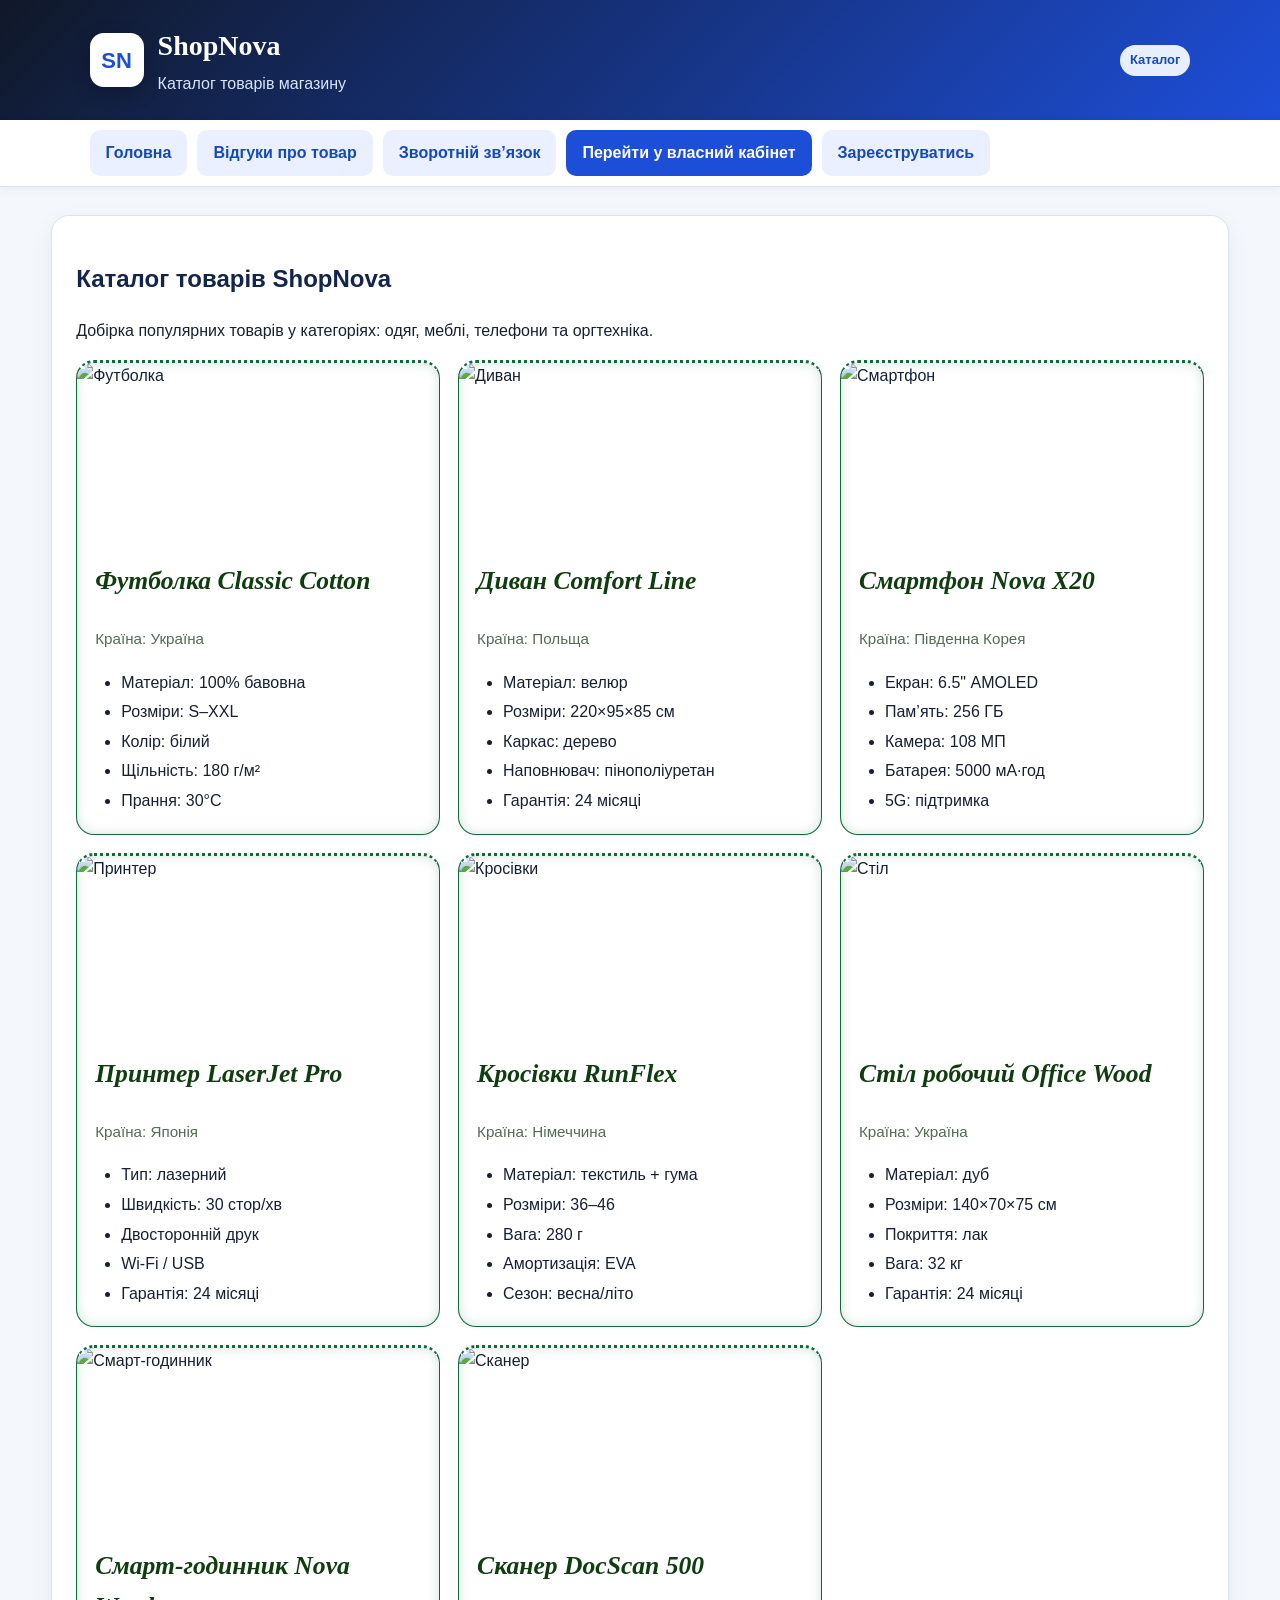
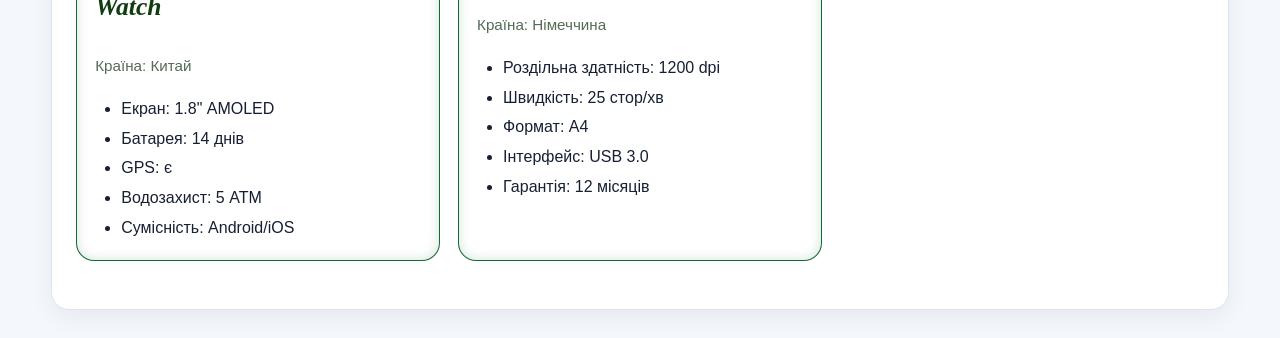
==== catalog.html @ 758300d4 "Add files via upload" ====
<!DOCTYPE html>
<html lang="uk">
<head>
    <meta charset="UTF-8">
    <meta name="viewport" content="width=device-width, initial-scale=1.0">
    <title>Каталог — ShopNova</title>
    <link rel="stylesheet" href="style.css">
</head>
<body>

    <header>
        <div class="brand">
            <div class="logo">SN</div>
            <div>
                <h1>ShopNova</h1>
                <p>Каталог товарів магазину</p>
            </div>
        </div>
        <span class="pill">Каталог</span>
    </header>

    <nav aria-label="Навігація">
        <a href="index.html">Головна</a>
        <a href="catalog.html" class="active-page">Каталог</a>
        <a href="reviews.html">Відгуки про товар</a>
        <a href="feedback.html">Зворотній зв’язок</a>
        <a class="btn primary" href="cabinet.html">Перейти у власний кабінет</a>
        <a class="btn" href="register.html">Зареєструватись</a>
    </nav>

    <main class="full">
        <article>
            <h2>Каталог товарів ShopNova</h2>
            <p class="lead">
                Добірка популярних товарів у категоріях: одяг, меблі,
                телефони та оргтехніка.
            </p>

            <div class="project-grid">

                <section class="project">
                    <img src="https://images.unsplash.com/photo-1521572163474-6864f9cf17ab?auto=format&fit=crop&w=1000&q=80" alt="Футболка">
                    <div class="content">
                        <h3>Футболка Classic Cotton</h3>
                        <p class="country">Країна: Україна</p>
                        <ul>
                            <li>Матеріал: 100% бавовна</li>
                            <li>Розміри: S–XXL</li>
                            <li>Колір: білий</li>
                            <li>Щільність: 180 г/м²</li>
                            <li>Прання: 30°C</li>
                        </ul>
                    </div>
                </section>

                <section class="project">
                    <img src="https://images.unsplash.com/photo-1555041469-a586c61ea9bc?auto=format&fit=crop&w=1000&q=80" alt="Диван">
                    <div class="content">
                        <h3>Диван Comfort Line</h3>
                        <p class="country">Країна: Польща</p>
                        <ul>
                            <li>Матеріал: велюр</li>
                            <li>Розміри: 220×95×85 см</li>
                            <li>Каркас: дерево</li>
                            <li>Наповнювач: пінополіуретан</li>
                            <li>Гарантія: 24 місяці</li>
                        </ul>
                    </div>
                </section>

                <section class="project">
                    <img src="https://images.unsplash.com/photo-1511707171634-5f897ff02aa9?auto=format&fit=crop&w=1000&q=80" alt="Смартфон">
                    <div class="content">
                        <h3>Смартфон Nova X20</h3>
                        <p class="country">Країна: Південна Корея</p>
                        <ul>
                            <li>Екран: 6.5" AMOLED</li>
                            <li>Пам’ять: 256 ГБ</li>
                            <li>Камера: 108 МП</li>
                            <li>Батарея: 5000 мА·год</li>
                            <li>5G: підтримка</li>
                        </ul>
                    </div>
                </section>

                <section class="project">
                    <img src="https://images.unsplash.com/photo-1612815154858-60aa4c59eaa6?auto=format&fit=crop&w=1000&q=80" alt="Принтер">
                    <div class="content">
                        <h3>Принтер LaserJet Pro</h3>
                        <p class="country">Країна: Японія</p>
                        <ul>
                            <li>Тип: лазерний</li>
                            <li>Швидкість: 30 стор/хв</li>
                            <li>Двосторонній друк</li>
                            <li>Wi-Fi / USB</li>
                            <li>Гарантія: 24 місяці</li>
                        </ul>
                    </div>
                </section>

                <section class="project">
                    <img src="https://images.unsplash.com/photo-1542291026-7eec264c27ff?auto=format&fit=crop&w=1000&q=80" alt="Кросівки">
                    <div class="content">
                        <h3>Кросівки RunFlex</h3>
                        <p class="country">Країна: Німеччина</p>
                        <ul>
                            <li>Матеріал: текстиль + гума</li>
                            <li>Розміри: 36–46</li>
                            <li>Вага: 280 г</li>
                            <li>Амортизація: EVA</li>
                            <li>Сезон: весна/літо</li>
                        </ul>
                    </div>
                </section>

                <section class="project">
                    <img src="https://images.unsplash.com/photo-1587829741301-dc798b83add3?auto=format&fit=crop&w=1000&q=80" alt="Стіл">
                    <div class="content">
                        <h3>Стіл робочий Office Wood</h3>
                        <p class="country">Країна: Україна</p>
                        <ul>
                            <li>Матеріал: дуб</li>
                            <li>Розміри: 140×70×75 см</li>
                            <li>Покриття: лак</li>
                            <li>Вага: 32 кг</li>
                            <li>Гарантія: 24 місяці</li>
                        </ul>
                    </div>
                </section>

                <section class="project">
                    <img src="https://images.unsplash.com/photo-1523275335684-37898b6baf30?auto=format&fit=crop&w=1000&q=80" alt="Смарт-годинник">
                    <div class="content">
                        <h3>Смарт-годинник Nova Watch</h3>
                        <p class="country">Країна: Китай</p>
                        <ul>
                            <li>Екран: 1.8" AMOLED</li>
                            <li>Батарея: 14 днів</li>
                            <li>GPS: є</li>
                            <li>Водозахист: 5 ATM</li>
                            <li>Сумісність: Android/iOS</li>
                        </ul>
                    </div>
                </section>

                <section class="project">
                    <img src="https://images.unsplash.com/photo-1587829741301-dc798b83add3?auto=format&fit=crop&w=1000&q=80" alt="Сканер">
                    <div class="content">
                        <h3>Сканер DocScan 500</h3>
                        <p class="country">Країна: Німеччина</p>
                        <ul>
                            <li>Роздільна здатність: 1200 dpi</li>
                            <li>Швидкість: 25 стор/хв</li>
                            <li>Формат: A4</li>
                            <li>Інтерфейс: USB 3.0</li>
                            <li>Гарантія: 12 місяців</li>
                        </ul>
                    </div>
                </section>

            </div>

            <p style="margin-top: 24px">
                <a class="btn primary" href="
---- style.css ----
* {
    box-sizing: border-box;
}

html {
    scroll-behavior: smooth;
}

body {
    margin: 0;
    font-family: 'Segoe UI', Tahoma, sans-serif;
    background: #f4f7fb;
    color: #172033;
    line-height: 1.6;
}

a {
    color: #1456d9;
    text-decoration: none;
}

    a:hover {
        text-decoration: underline;
    }

    a[target="_blank"] {
        background: #e7efff;
        padding: 8px 14px;
        border-radius: 8px;
        font-weight: 700;
        color: #1649b6;
    }

        a[target="_blank"]::after {
            content: " ↗";
            font-size: 12px;
        }

    a[href*="index"] {
        font-weight: 700;
    }

    a[href*="catalog"] {
        color: #0f6b3a;
    }

nav a {
    display: inline-block;
    padding: 10px 16px;
    border-radius: 10px;
    background: #eaf0ff;
    color: #1649b6;
    font-weight: 700;
    transition: background 0.3s ease, color 0.3s ease;
}

    nav a:hover {
        background: #dbe7ff;
        text-decoration: none;
    }

.brand > div:last-child {
    display: flex;
    flex-direction: column;
    min-width: 0;
}

h2 + p {
    margin-top: 4px;
}

h3 ~ ul {
    padding-left: 26px;
}

header {
    background: linear-gradient(135deg, #101828, #1d4ed8);
    color: #fff;
    padding: 24px 7%;
    display: flex;
    justify-content: space-between;
    align-items: center;
    gap: 20px;
    flex-wrap: wrap;
    position: relative;
    min-height: 110px;
}

    header .brand {
        position: static;
        padding: 0;
        display: flex;
        align-items: center;
        gap: 14px;
        flex: 1 1 auto;
        min-width: 0;
        z-index: 1;
        animation: fadeInDown 0.8s ease;
    }

        header .brand h1,
        header .brand p {
            white-space: nowrap;
            overflow: hidden;
            text-overflow: ellipsis;
        }

    header .pill {
        flex: 0 0 auto;
        z-index: 2;
        white-space: nowrap;
    }

@keyframes fadeInDown {
    from {
        opacity: 0;
        transform: translateY(-20px);
    }

    to {
        opacity: 1;
        transform: translateY(0);
    }
}

.logo {
    width: 54px;
    height: 54px;
    border-radius: 14px;
    background: #fff;
    color: #1d4ed8;
    display: grid;
    place-items: center;
    font-weight: 800;
    font-size: 22px;
    box-shadow: 0 6px 20px rgba(0, 0, 0, .2);
    transition: transform 0.4s ease, background 0.4s ease, color 0.4s ease;
    flex: 0 0 auto;
}

    .logo:hover {
        transform: rotate(360deg) scale(1.1);
        background: #1d4ed8;
        color: #fff;
    }

    .logo:active {
        transform: rotate(180deg) scale(0.9);
    }

header h1 {
    margin: 0;
    font-size: 28px;
    font-family: 'Georgia', 'Times New Roman', serif;
}

header p {
    margin: 2px 0 0;
    color: #d9e5ff;
}

nav {
    background: #fff;
    border-bottom: 1px solid #dbe3ef;
    padding: 10px 7%;
    display: flex;
    gap: 10px;
    flex-wrap: wrap;
    position: sticky;
    top: 0;
    z-index: 10;
    box-shadow: 0 2px 10px rgba(23, 32, 51, .06);
}

.btn {
    display: inline-block;
    padding: 10px 16px;
    border-radius: 10px;
    background: #eaf0ff;
    color: #1649b6;
    font-weight: 700;
    border: none;
    cursor: pointer;
    font-family: inherit;
    font-size: inherit;
    transition: background 0.3s ease, color 0.3s ease, box-shadow 0.3s ease;
}

    .btn:hover {
        background: #dbe7ff;
        text-decoration: none;
        box-shadow: 0 4px 12px rgba(29, 78, 216, 0.25);
    }

    .btn.primary {
        background: #1d4ed8;
        color: #fff;
        animation: pulse 3s ease-in-out infinite;
    }

        .btn.primary:hover {
            background: #163bb0;
            color: #fff;
            text-decoration: none;
            box-shadow: 0 6px 18px rgba(29, 78, 216, 0.45);
        }

        .btn.primary:active {
            transform: scale(0.96);
        }

@keyframes pulse {
    0%, 100% {
        box-shadow: 0 0 0 0 rgba(29, 78, 216, 0.5);
    }

    50% {
        box-shadow: 0 0 0 10px rgba(29, 78, 216, 0);
    }
}

main {
    width: min(1180px, 92%);
    margin: 28px auto;
    display: grid;
    grid-template-columns: 2fr 1fr;
    gap: 22px;
}

.full {
    grid-template-columns: 1fr;
}

article,
aside,
.card,
.project {
    background: #fff;
    border: 1px solid #dbe3ef;
    border-radius: 18px;
    box-shadow: 0 8px 25px rgba(20, 40, 80, .06);
}

article,
aside {
    padding: 24px;
}

h2,
h3 {
    color: #13254a;
}

#goal {
    margin: 45px 0;
    padding: 35px;
    position: relative;
}

    #goal .hero h2 {
        font-family: 'Georgia', serif;
        color: hsl(220, 60%, 20%);
    }

    #goal::before {
        content: "👋 Вітаємо у ShopNova!";
        display: block;
        font-size: 20px;
        font-weight: 700;
        color: rgb(29, 78, 216);
        margin-bottom: 12px;
        letter-spacing: 0.5px;
    }

#types {
    padding: 35px 30px;
    margin: 45px 0;
    transition: transform 0.35s ease, box-shadow 0.35s ease;
    position: relative;
    z-index: 1;
}

    #types:hover {
        transform: translateY(-2%);
        box-shadow: 0 14px 35px rgba(20, 40, 80, 0.15);
    }

.hero {
    padding: 10px 0 8px;
}

    .hero h2 {
        font-size: 34px;
        margin: .2em 0;
    }

    .hero .lead {
        font-size: 18px;
        color: #46566f;
    }

.pill {
    display: inline-block;
    background: #e7efff;
    color: #1649b6;
    padding: 5px 10px;
    border-radius: 999px;
    font-size: 13px;
    font-weight: 700;
}

ol[type="i"] {
    padding-left: 26px;
}

    ol[type="i"] li {
        padding: 4px 0;
        transition: transform 0.3s ease, color 0.3s ease;
    }

        ol[type="i"] li:hover {
            transform: translateX(6px);
            color: #1d4ed8;
        }

ul {
    padding-left: 22px;
}

aside hr {
    border: none;
    border-top: 1px dashed #cbd5e1;
    margin: 18px 0;
}

.links {
    display: flex;
    gap: 10px;
    flex-wrap: wrap;
    margin-top: 16px;
}

.table-wrap {
    overflow: auto;
}

.founders {
    width: 100%;
    border-collapse: collapse;
    min-width: 820px;
}

    .founders caption {
        caption-side: top;
        font-size: 22px;
        font-weight: 800;
        padding: 14px;
        color: #13254a;
    }

    .founders th,
    .founders td {
        border: 1px solid #bcc8d8;
        padding: 10px;
        text-align: left;
    }

    .founders thead th {
        background: #dfe9ff;
    }

    .founders tbody tr:hover {
        background: #f2f6ff;
    }

    .founders tfoot td {
        background: #eef3fa;
        font-weight: 700;
    }

.merge-h {
    background: #f4edff;
}

.merge-v {
    background: #fff5db;
}

aside p::selection,
aside b::selection {
    background: #ffecb3;
    color: #0f3d0f;
}

aside h3 + p {
    transition: font-size 2s ease, background 2s ease;
}

    aside h3 + p:active {
        font-size: 110%;
        background: rgba(29, 78, 216, 0.08);
    }

.note {
    border-left: 5px solid #1d4ed8;
    padding: 12px 15px;
    background: #f2f6ff;
    border-radius: 10px;
}

.muted {
    color: #64748b;
}

footer {
    margin-top: 40px;
    background: #101828;
    color: #d8e2f2;
    padding: 28px 7%;
}

.footer-grid {
    display: grid;
    grid-template-columns: 2fr 1fr 1fr;
    gap: 25px;
}

footer a {
    color: #bcd0ff;
}

.review-grid {
    display: grid;
    grid-template-columns: repeat(auto-fit, minmax(260px, 1fr));
    gap: 18px;
}

.review {
    padding: 20px;
    border: 1px solid #dbe3ef;
    border-radius: 16px;
    background: #f8faff;
    transition: transform 0.35s ease, box-shadow 0.35s ease;
}

    .review:hover {
        transform: translateY(-6px);
        box-shadow: 0 12px 24px rgba(20, 40, 80, 0.12);
    }

    .review .stars {
        letter-spacing: 2px;
        color: #e1a500;
        font-size: 18px;
    }

.profile-card {
    display: grid;
    grid-template-columns: 120px 1fr;
    gap: 24px;
    align-items: center;
}

.avatar {
    width: 110px;
    height: 110px;
    border-radius: 50%;
    background: #e7efff;
    color: #1649b6;
    display: grid;
    place-items: center;
    font-size: 34px;
    font-weight: 800;
}

.account-box {
    display: grid;
    grid-template-columns: repeat(auto-fit, minmax(220px, 1fr));
    gap: 16px;
    margin-top: 20px;
}

.stat {
    padding: 18px;
    border-radius: 14px;
    background: #f2f6ff;
    border: 1px solid #dbe3ef;
    transition: transform 0.3s ease;
}

    .stat:hover {
        transform: scale(1.04);
    }

    .stat strong {
        display: block;
        font-size: 26px;
        color: #163f91;
    }

.register-note {
    padding: 14px 16px;
    background: #f7f3ff;
    border-left: 5px solid #7c3aed;
    border-radius: 10px;
}

.project-grid {
    display: grid;
    grid-template-columns: repeat(auto-fit, minmax(280px, 1fr));
    gap: 18px;
}

.project {
    overflow: hidden;
    position: relative;
    border: 1px solid #0f6b3a;
    border-top: 3px dotted #0f6b3a;
    box-shadow: inset 0 0 12px rgba(15, 107, 58, 0.18);
    transition: box-shadow 0.35s ease, transform 0.35s ease;
}

    .project:hover {
        box-shadow: inset 0 0 22px rgba(15, 107, 58, 0.35);
        transform: translateY(-4px);
    }

    .project img {
        width: 100%;
        height: 180px;
        object-fit: cover;
        display: block;
        transition: filter 0.6s ease, transform 0.6s ease;
        filter: saturate(1) contrast(1);
    }

        .project img:hover {
            filter: sepia(0.85) contrast(1.15) brightness(0.9) saturate(0.6);
            transform: scale(1.03);
        }

    .project .content {
        padding: 18px;
    }

    .project h3 {
        font-weight: 900;
        font-size: 1.6em;
        font-style: italic;
        font-family: 'Georgia', serif;
        color: #0f3d0f;
        margin-top: 0;
    }

    .project .country {
        font-weight: 400;
        font-size: 0.95em;
        font-style: normal;
        color: #556b56;
        font-family: 'Segoe UI', sans-serif;
    }

    .project ul {
        margin-bottom: 0;
    }

        .project ul li {
            padding: 2px 0;
        }

    .project a:visited,
    main a:visited {
        color: #0f6b3a;
    }

#feedbackForm {
    display: flex;
    flex-flow: column nowrap;
    justify-content: flex-start;
    align-items: stretch;
    gap: 18px;
}

    #feedbackForm fieldset {
        border: 1px solid #aebbd0;
        border-radius: 14px;
        padding: 20px;
        display: flex;
        flex-flow: column wrap;
        gap: 12px;
    }

    #feedbackForm legend {
        padding: 0 10px;
        font-weight: 800;
        color: #163f91;
    }

    #feedbackForm .grid2 {
        display: flex;
        flex-flow: row wrap;
        gap: 16px;
        align-items: flex-start;
    }

        #feedbackForm .grid2 .field {
            flex: 1 1 45%;
            min-width: 220px;
        }

    #feedbackForm .field {
        order: 0;
        flex-grow: 1;
        flex-shrink: 1;
        align-self: stretch;
    }

    #feedbackForm label {
        font-weight: 700;
        display: block;
        margin-bottom: 6px;
    }

    #feedbackForm .field input,
    #feedbackForm .field select,
    #feedbackForm .field textarea {
        width: 100%;
        border: 1px solid #b7c3d5;
        border-radius: 10px;
        padding: 11px;
        font: inherit;
        background: #fff;
        transition: border-color 0.3s ease, box-shadow 0.3s ease;
    }

        #feedbackForm .field input:focus,
        #feedbackForm .field select:focus,
        #feedbackForm .field textarea:focus {
            outline: none;
            border-color: #1d4ed8;
            box-shadow: 0 0 0 3px rgba(29, 78, 216, 0.15);
        }

    #feedbackForm .field textarea {
        height: 170px;
        min-height: 120px;
        max-height: 170px;
        resize: vertical;
    }

    #feedbackForm .actions {
        display: flex;
        gap: 12px;
        flex-wrap: wrap;
        justify-content: flex-start;
        align-items: center;
    }

        #feedbackForm .actions button:first-child {
            order: -1;
            flex-grow: 2;
        }

        #feedbackForm .actions button:last-child {
            order: 1;
            flex-grow: 1;
            align-self: center;
        }

form {
    display: grid;
    gap: 18px;
}

fieldset {
    border: 1px solid #aebbd0;
    border-radius: 14px;
    padding: 20px;
}

legend {
    padding: 0 10px;
    font-weight: 800;
    color: #163f91;
}

label {
    font-weight: 700;
    display: block;
    margin-bottom: 6px;
}

.field input,
.field select,
.field textarea {
    width: 100%;
    border: 1px solid #b7c3d5;
    border-radius: 10px;
    padding: 11px;
    font: inherit;
    background: #fff;
}

    .field input:focus,
    .field select:focus,
    .field textarea:focus {
        outline: none;
        border-color: #1d4ed8;
        box-shadow: 0 0 0 3px rgba(29, 78, 216, 0.15);
    }

.field textarea {
    width: 100%;
    min-width: 100%;
    max-width: 100%;
    height: 170px;
    min-height: 120px;
    max-height: 170px;
    resize: vertical;
}

#details,
#review-text {
    overflow-y: auto;
    overflow-x: hidden;
}

.grid2 {
    display: grid;
    grid-template-columns: 1fr 1fr;
    gap: 16px;
}

.check-list {
    display: grid;
    gap: 8px;
}

    .check-list label {
        font-weight: 400;
        margin: 0;
    }

.actions {
    display: flex;
    gap: 12px;
    flex-wrap: wrap;
}

.active-page {
    display: none !important;
}



.home-page header {
    position: relative;
}

    .home-page header .brand {
        position: absolute;
        top: 0;
        left: 7%;
        padding: 24px 0 0 0;
        margin: 0;
    }



.catalog-page header {
    position: fixed;
    top: 0;
    left: 0;
    right: 0;
    width: 100%;
    z-index: 1000;
}

.catalog-page nav {
    position: fixed;
    top: 110px; 
    left: 0;
    right: 0;
    width: 100%;
    z-index: 999;
}


.catalog-page main {
    margin-top: 200px;
}



aside p::selection,
aside b::selection,
aside a::selection {
    background: #ffd86b;
    color: #0f3d0f;
}


aside p {
    transition: font-size 2s ease, background 2s ease;
}

  
    aside p:hover {
        font-size: 110%;
        background: rgba(255, 216, 107, 0.25);
    }



.note {
    color: black;
    border-left-color: blue;
}



@media (max-width: 800px) {
    main {
        grid-template-columns: 1fr;
        margin-top: 28px;
    }

    .grid2,
    .footer-grid {
        grid-template-columns: 1fr;
    }

    header {
        padding: 20px 4%;
        min-height: auto;
    }

        header .brand {
            position: static;
            padding: 0;
            flex-wrap: wrap;
        }

            header .brand h1,
            header .brand p {
                white-space: normal;
            }

        header .pill {
            white-space: normal;
        }

    nav {
        padding: 10px 4%;
    }

    
    .catalog-page header {
        position: relative;
    }

    .catalog-page nav {
        position: sticky;
        top: 0;
    }

    .catalog-page main {
        margin-top: 28px;
    }

    .home-page header .brand {
        position: static;
        padding: 0;
    }
}

@media (max-width: 650px) {
    .profile-card {
        grid-template-columns: 1fr;
    }
}
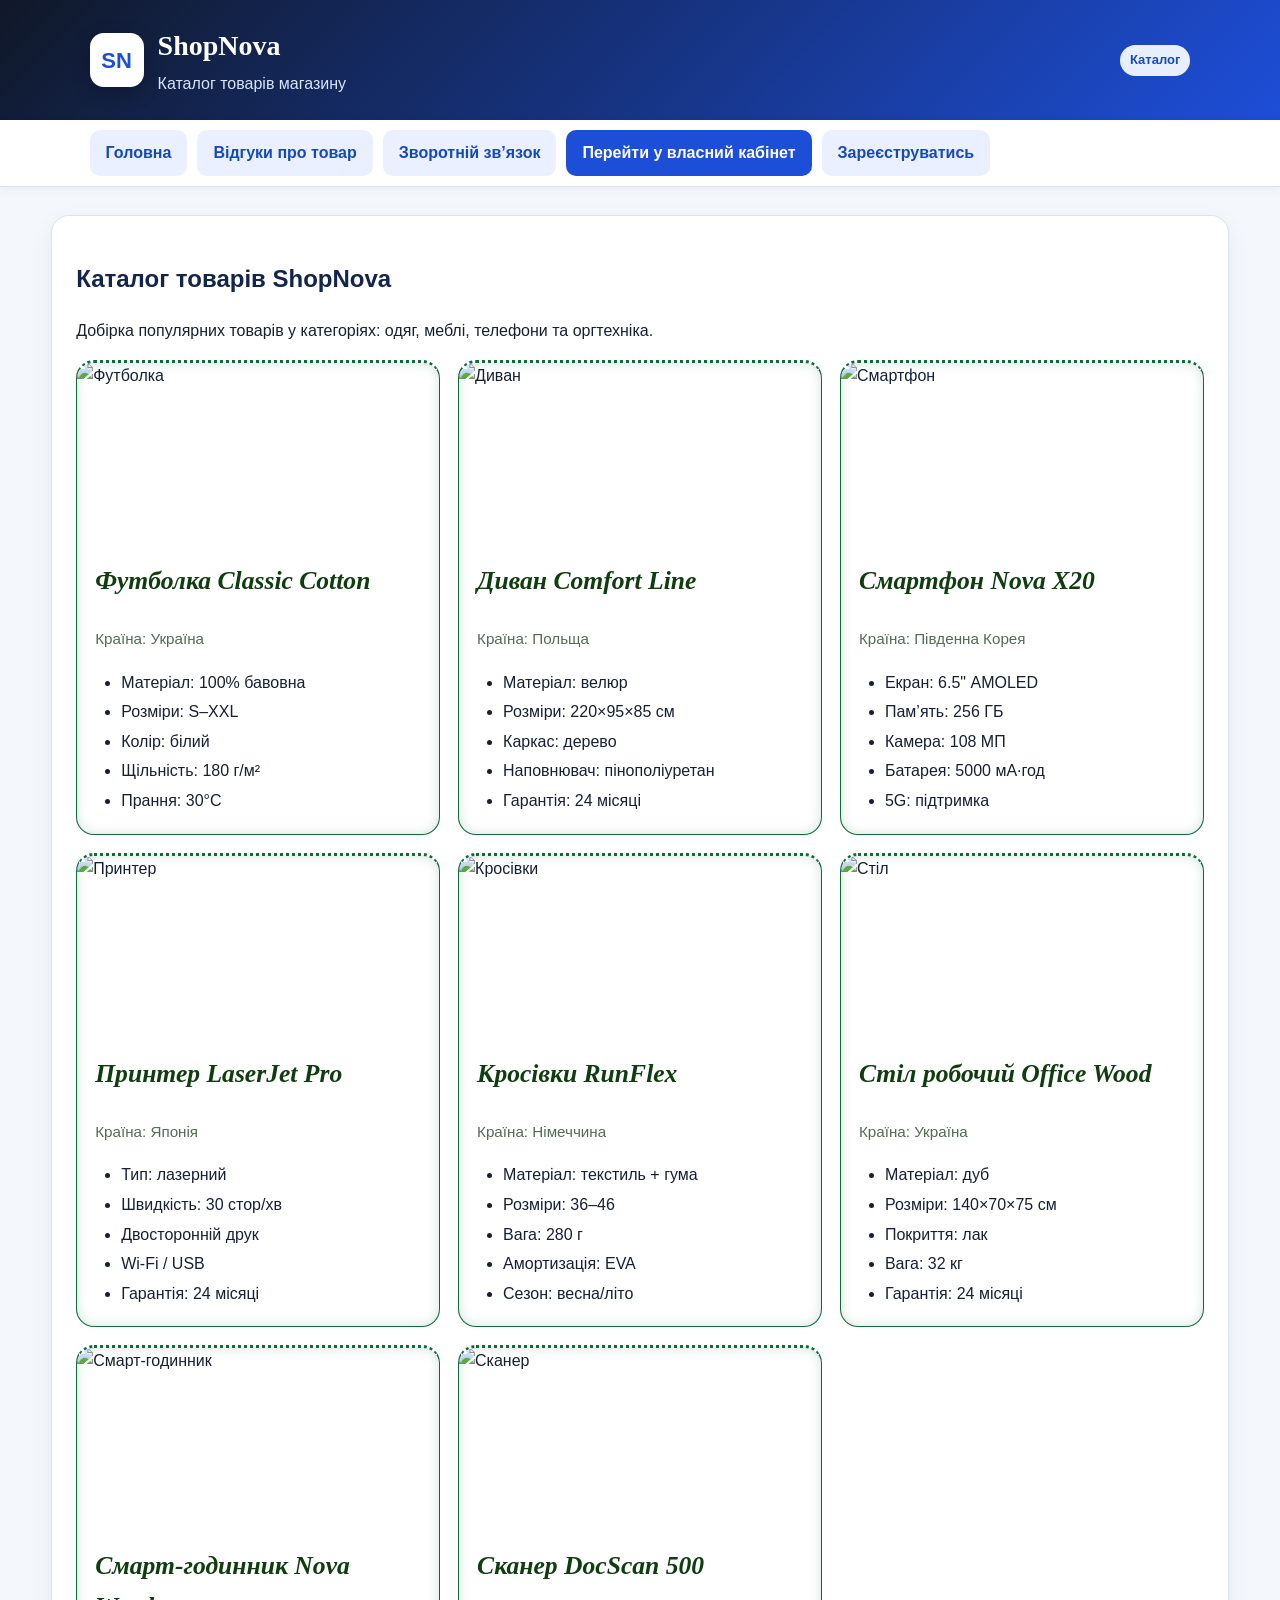
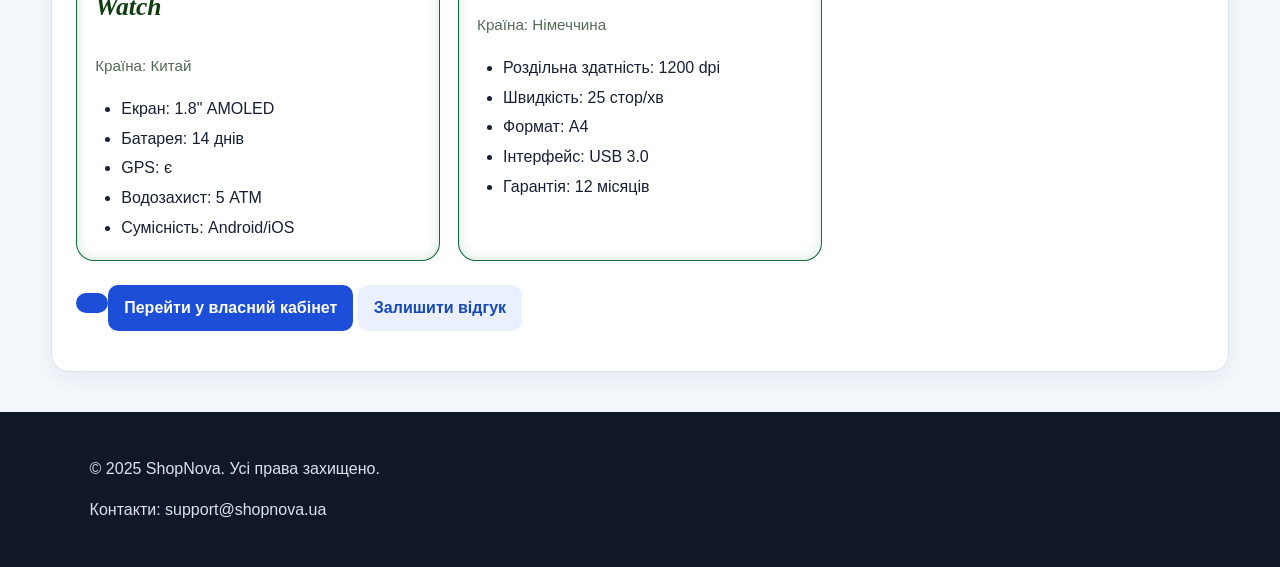
==== commit 98fb280b: "Update catalog.html" ====
--- a/catalog.html
+++ b/catalog.html
@@ -162,3 +162,18 @@
 
             <p style="margin-top: 24px">
                 <a class="btn primary" href="
+                  
+            <p style="margin-top: 24px">
+                <a class="btn primary" href="cabinet.html">Перейти у власний кабінет</a>
+                <a class="btn" href="feedback.html">Залишити відгук</a>
+            </p>
+        </article>
+    </main>
+
+    <footer>
+        <p>© 2025 ShopNova. Усі права захищено.</p>
+        <p>Контакти: support@shopnova.ua</p>
+    </footer>
+
+</body>
+</html>
